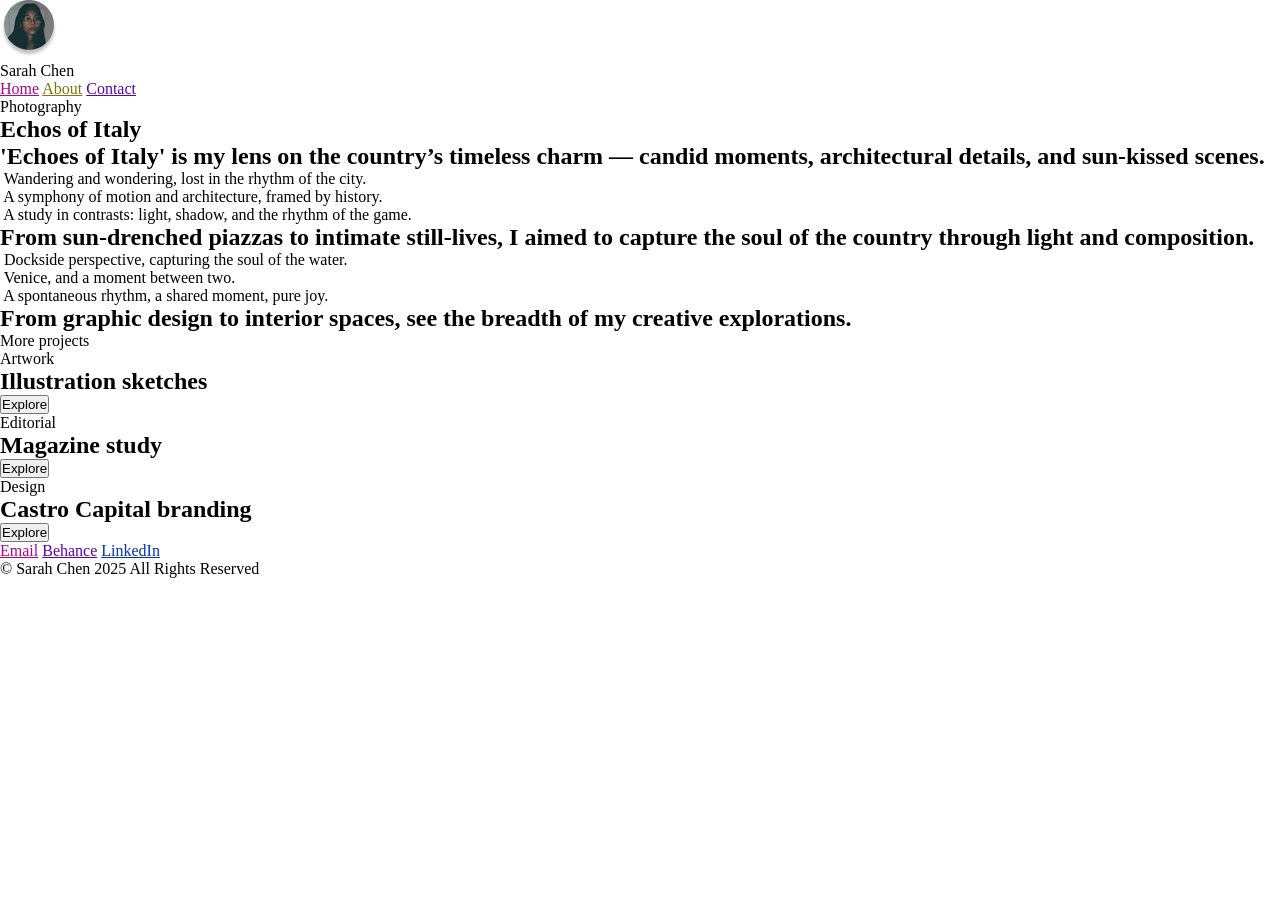
==== explorepage.html @ 327d431b "3rd" ====
<!DOCTYPE html>
<html lang="en">
<head>
     <link rel="stylesheet" href="explorepage.css"/>
    <link rel="preconnect" href="https://fonts.googleapis.com" />
    <link rel="preconnect" href="https://fonts.gstatic.com" crossorigin />
    <link
      href="https://fonts.googleapis.com/css2?family=Source+Serif+4:wght@300;400;600&display=swap"
      rel="stylesheet"
    />
    <meta charset="UTF-8">
    <meta name="viewport" content="width=device-width, initial-scale=1.0">
    <title>Document</title>
</head>
<body>
    <div class="container">
      <header>
        <div class="logo">
          <img
            src="Minimalist Design Student Portfolio (Community)/logo.jpg"
            alt=""
          />
          <p>Sarah Chen</p>
        </div>
        <nav class="navbar">
          <a style="color: #ab0782" ; href="#">Home</a>
          <a style="color: #7f750e" ; href="#">About</a>
          <a style="color: #5f00ad" ; href="#">Contact</a>
        </nav>
      </header>
      <main>
        <section class="hero">
            <span class="photography">Photography</span>
            <h1 class="echos">Echos of Italy</h1>
            <h1>'Echoes of Italy' is my lens on the country’s timeless charm — candid moments, architectural details, and sun-kissed scenes. </h1>
            </section>
            <section class="images">
                <div class="echoes">
                <img src="" alt="">
                <span class="wondered">Wandering and wondering, lost in the rhythm of the city.</span>
            </div>
            <div class="public">
                <img src="" alt="">
                <span class="public">A symphony of motion and architecture, framed by history.</span>
            </div>
            <div class="basketball">
                <img src="" alt="">
                <span class="basketball">A study in contrasts: light, shadow, and the rhythm of the game.</span>
            </div>
            <div class="photograper">
                <h1>From sun-drenched piazzas to intimate still-lives, I aimed to capture the soul of the country through light and composition.</h1>
                <img src="" alt="">
                <span class="photographer">Dockside perspective, capturing the soul of the water.</span>
            </div>
            <div class="couple">
                <img src="" alt="">
                <span class="couple">Venice, and a moment between two.</span>
            </div>
            <div class="dance">
                <img src="" alt="">
                <span class="dance">A spontaneous rhythm, a shared moment, pure joy.</span>
            </div>
            </section>
            <section class="moreprojects">
                <div class="line"></div>
                <h1>From graphic design to interior spaces, see the breadth of my creative explorations.</h1>
                <span>More projects</span>
                <div class="pinkline"></div>
                <div class="artwork">
                    <span>Artwork</span>
                    <h1>Illustration
sketches</h1>
               <button class="artwork">Explore</button>
               <img src="" alt="">
                </div>
                <div class="greenline"></div>
                <div class="editorial">
                    <span class="editorial">
                        Editorial
                    </span>
                    <h1>Magazine
study</h1>
<button class="editorial">Explore</button>
<img src="" alt="">
</div>
<div class="blueline"></div>
<div class="design">
    <span class="design">Design</span>
    <h1>Castro Capital branding</h1>
    <button class="design">Explore</button>
    <img src="" alt="">
</div>
            </section>
            <div class="line"></div>
      </main>
    <footer class="footer">
        <div class="footer-links">
          <a style="color: #ab0782" href="mailto:tarunbirla765@gmail.com">Email</a >
          <a style="color: #5f00ad" href="#">Behance</a>
          <a style="color: #0034ad" ; href="#">LinkedIn</a>
        </div>
        <p>© Sarah Chen 2025 All Rights Reserved</p>
      </footer>
    </div>
  </body>
</html>
---- explorepage.css ----
*{
    padding: 0;
    margin:0;
    box-sizing:0;
}
.container{
    
}
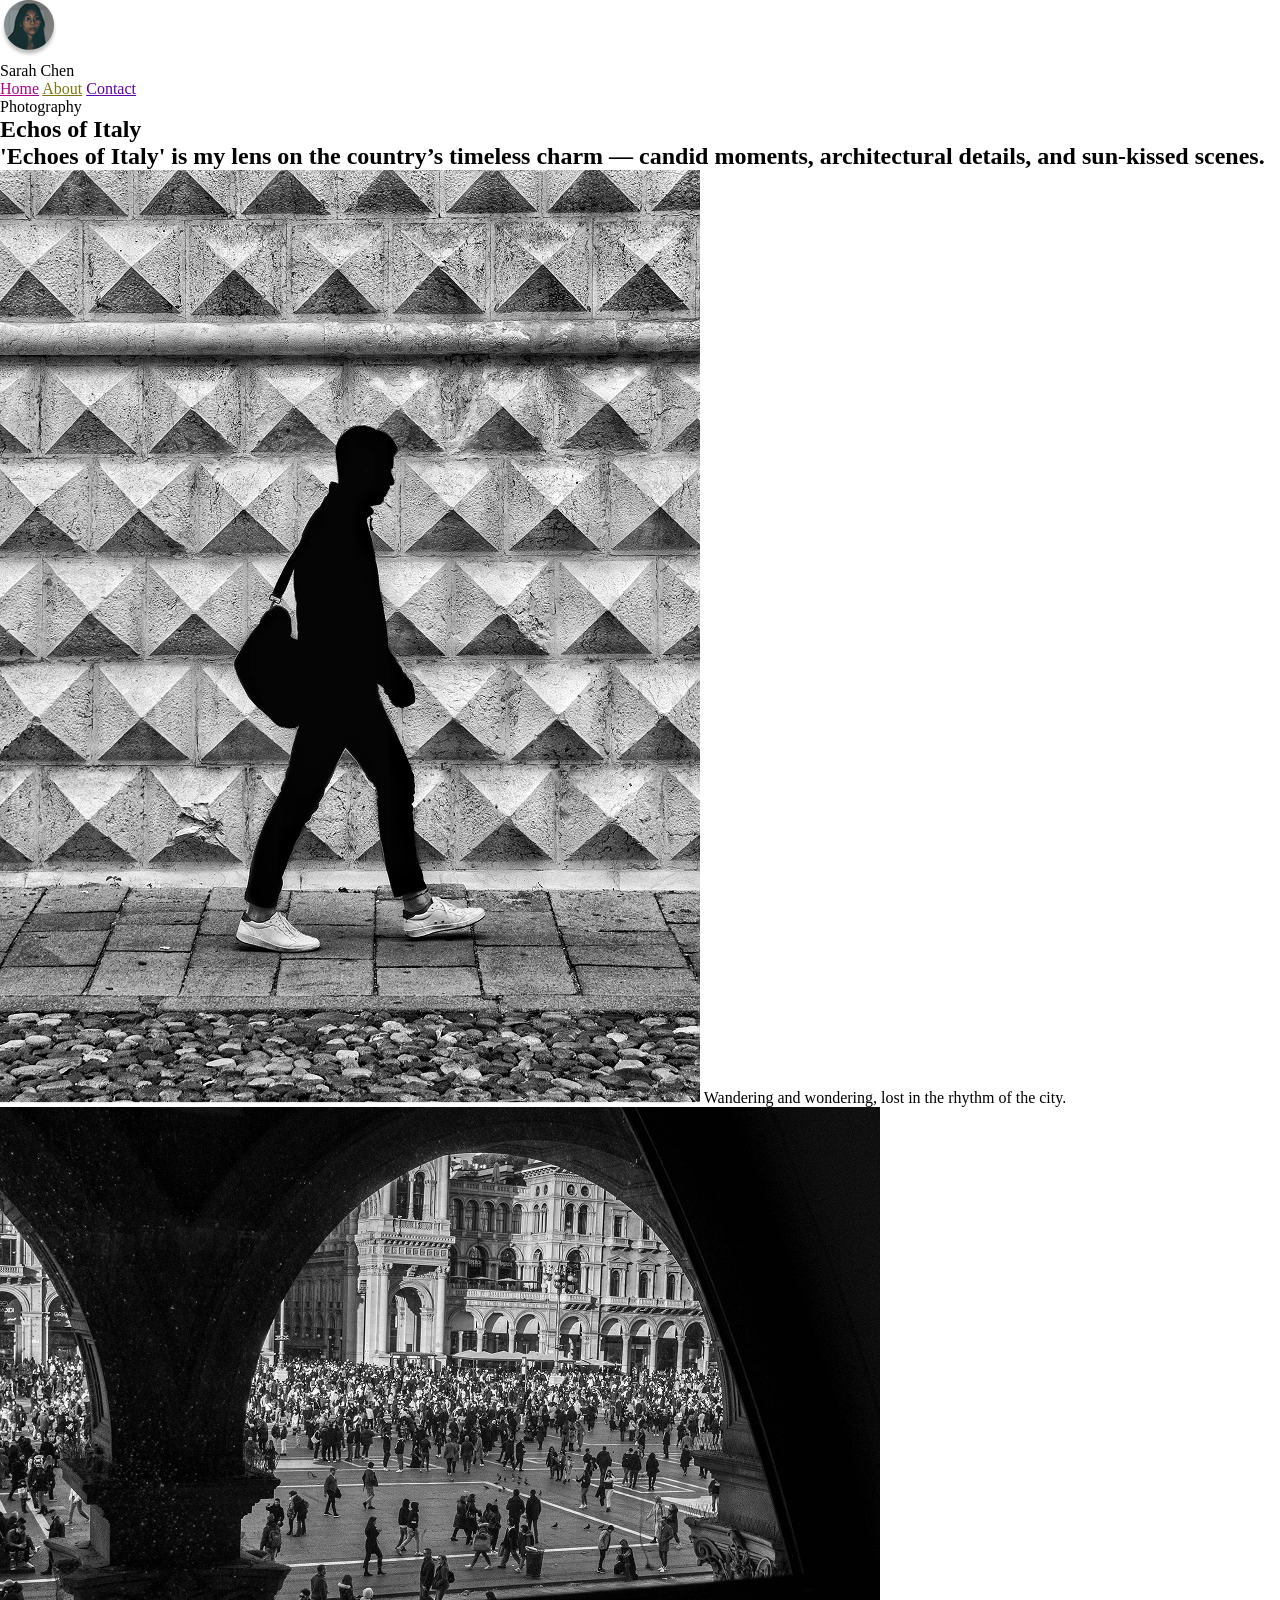
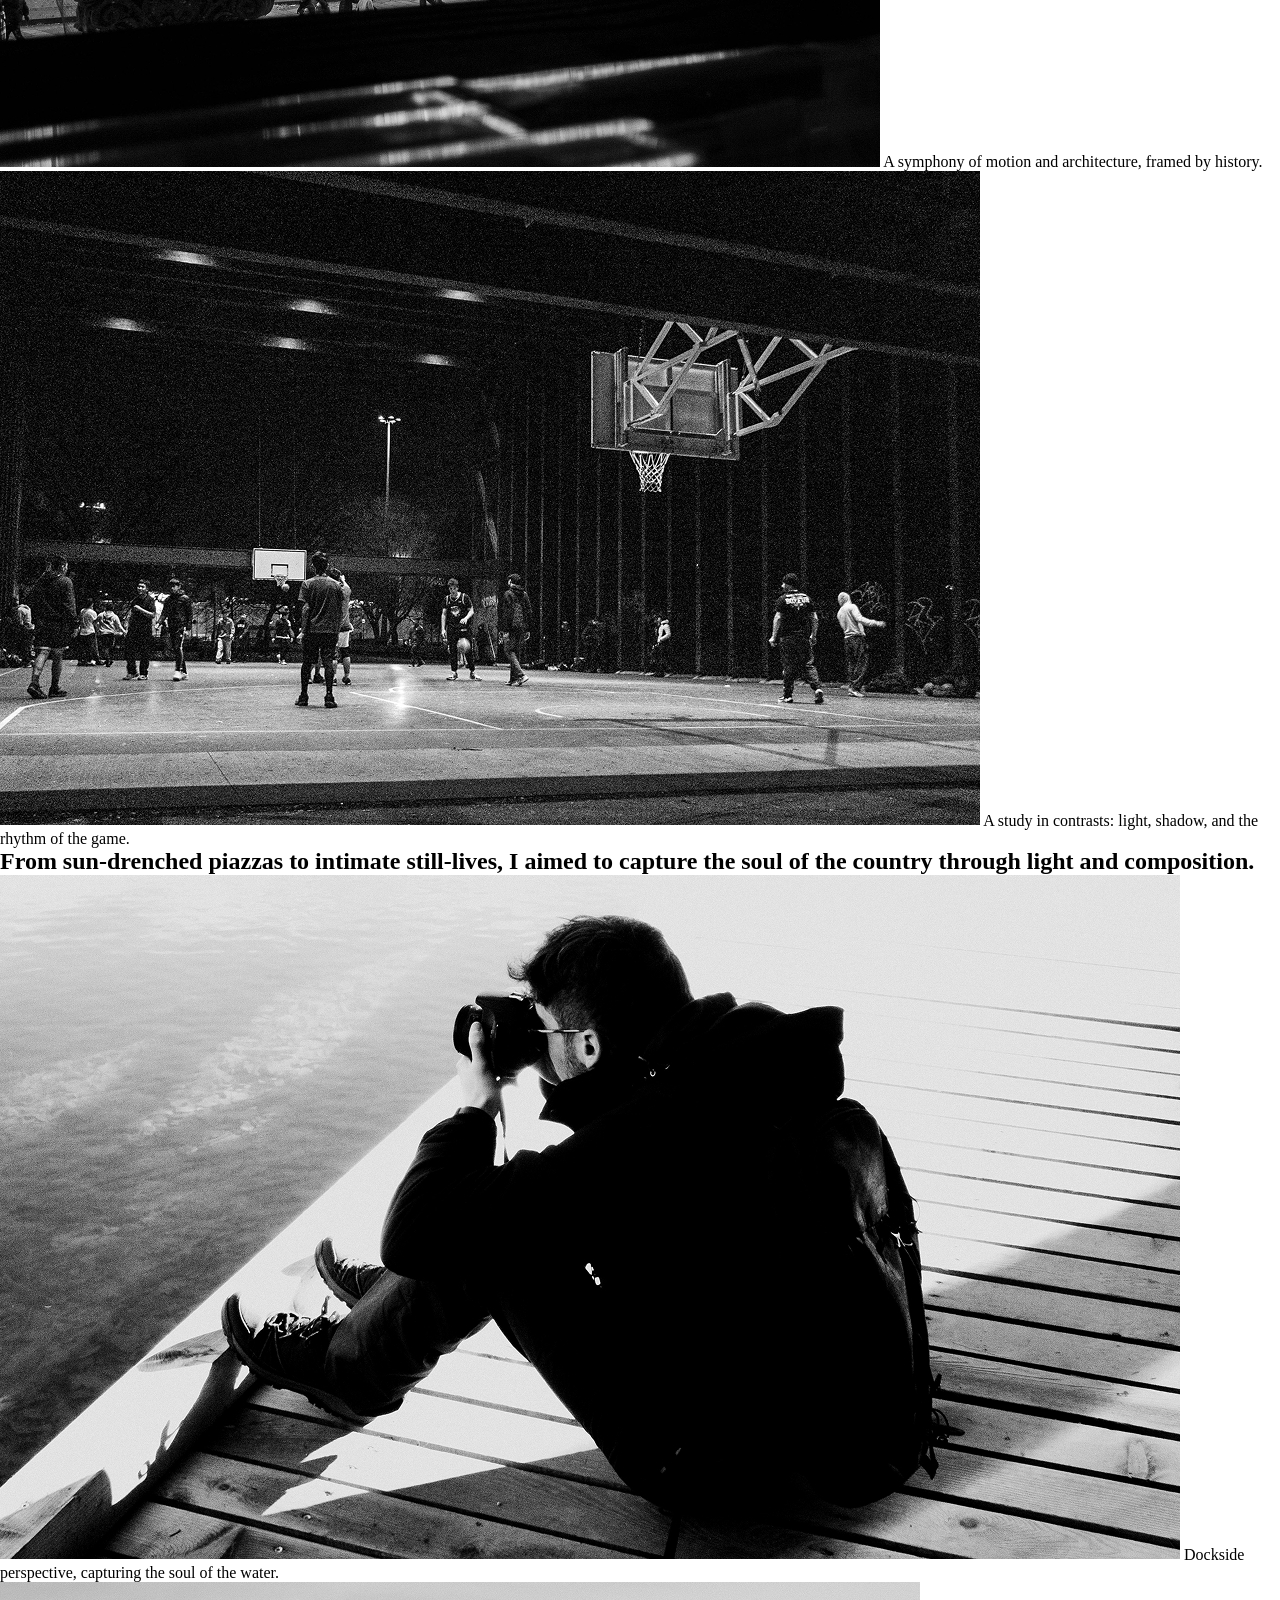
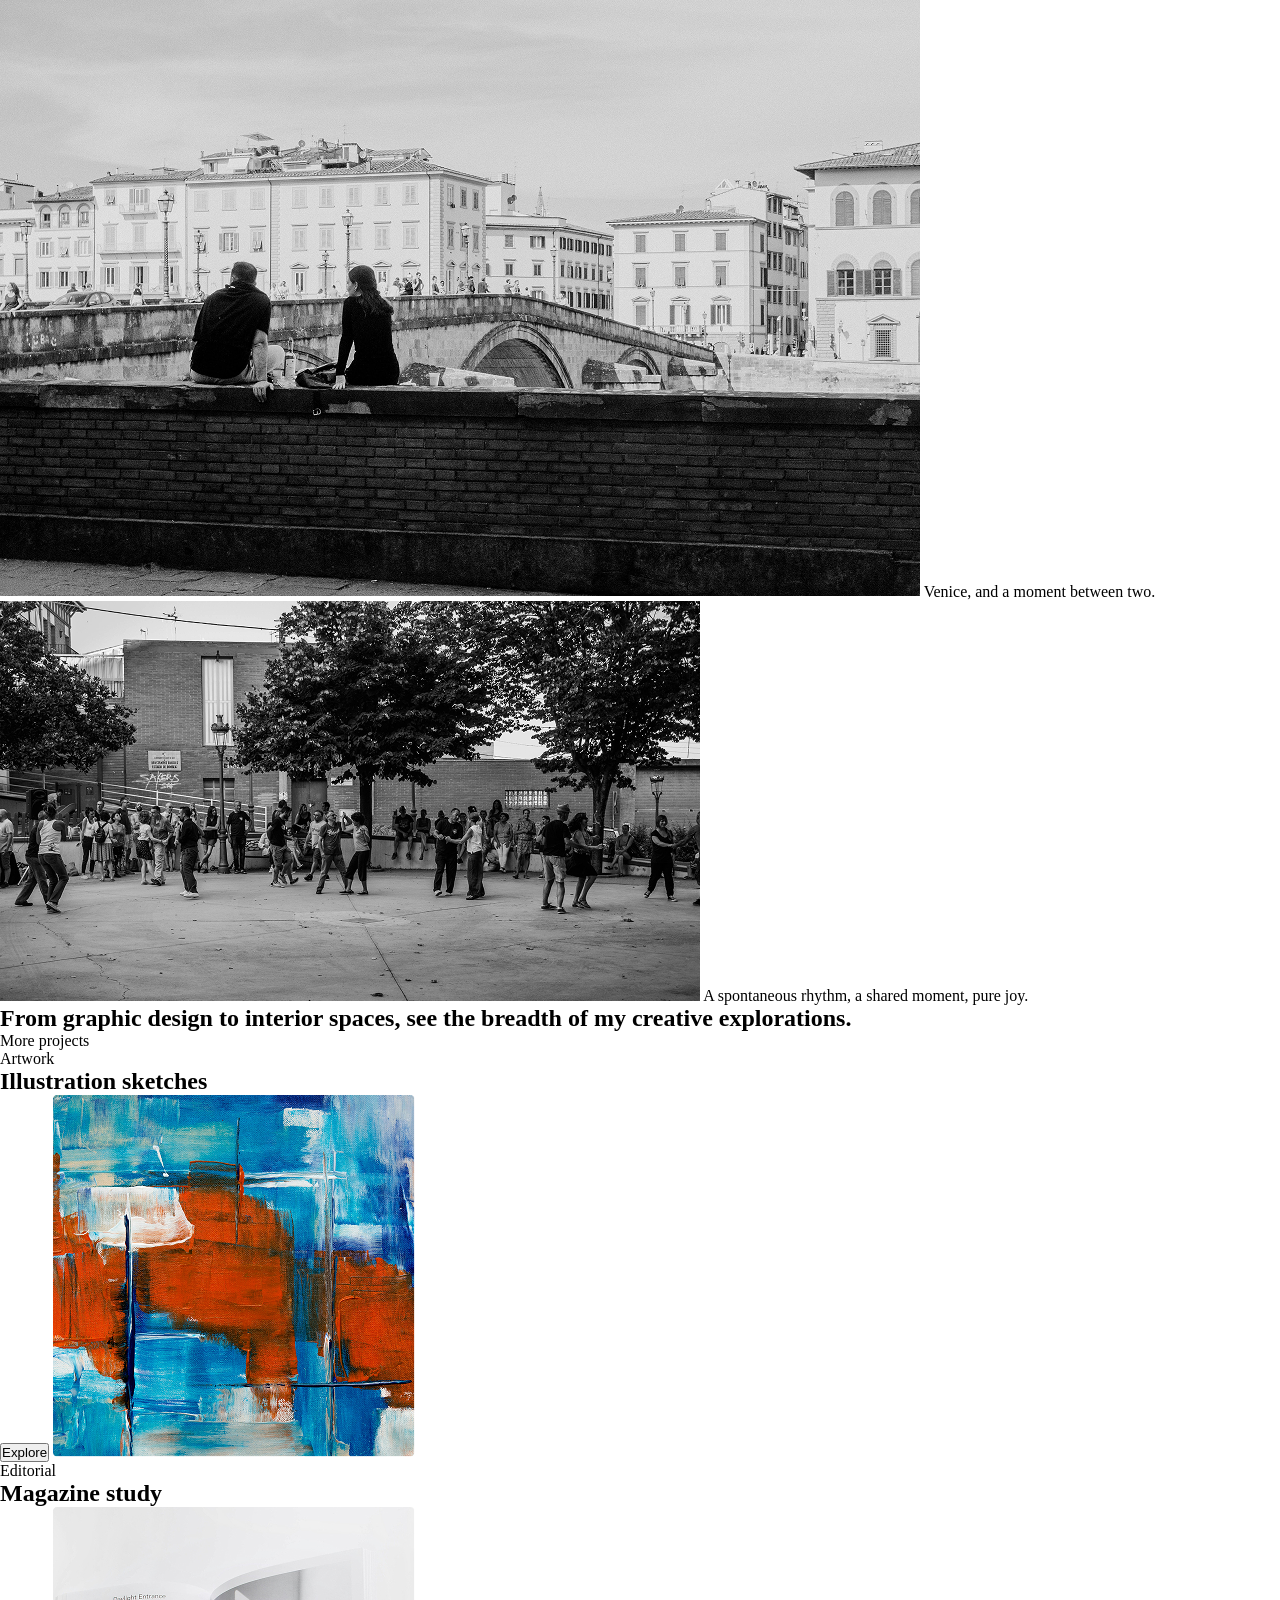
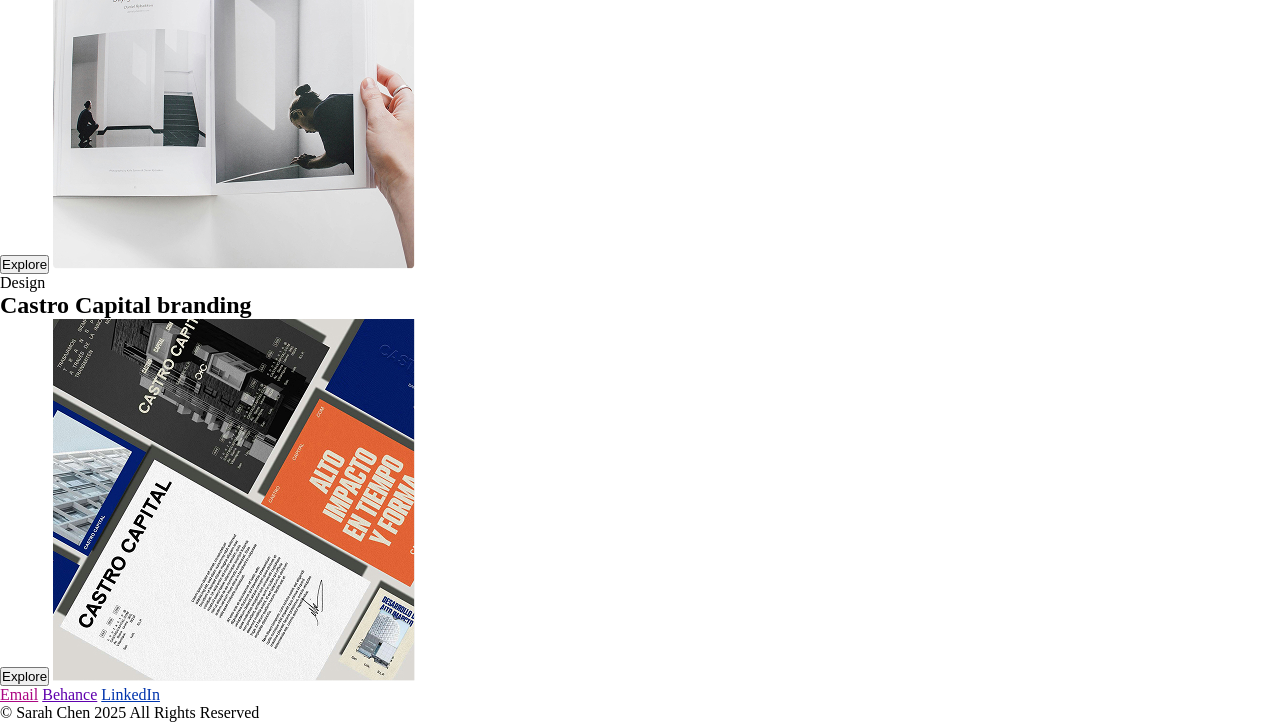
==== commit a6b535c3: "4th" ====
--- a/explorepage.html
+++ b/explorepage.html
@@ -10,7 +10,7 @@
     />
     <meta charset="UTF-8">
     <meta name="viewport" content="width=device-width, initial-scale=1.0">
-    <title>Document</title>
+    <title> Explore</title>
 </head>
 <body>
     <div class="container">
@@ -36,28 +36,28 @@
             </section>
             <section class="images">
                 <div class="echoes">
-                <img src="" alt="">
+                <img src="Minimalist Design Student Portfolio (Community)/page2 first.jpg" alt="">
                 <span class="wondered">Wandering and wondering, lost in the rhythm of the city.</span>
             </div>
             <div class="public">
-                <img src="" alt="">
+                <img src="Minimalist Design Student Portfolio (Community)/page2 second.jpg" alt="">
                 <span class="public">A symphony of motion and architecture, framed by history.</span>
             </div>
             <div class="basketball">
-                <img src="" alt="">
+                <img src="Minimalist Design Student Portfolio (Community)/page2 third.jpg" alt="">
                 <span class="basketball">A study in contrasts: light, shadow, and the rhythm of the game.</span>
             </div>
             <div class="photograper">
                 <h1>From sun-drenched piazzas to intimate still-lives, I aimed to capture the soul of the country through light and composition.</h1>
-                <img src="" alt="">
+                <img src="Minimalist Design Student Portfolio (Community)/page2 fourth.jpg" alt="">
                 <span class="photographer">Dockside perspective, capturing the soul of the water.</span>
             </div>
             <div class="couple">
-                <img src="" alt="">
+                <img src="Minimalist Design Student Portfolio (Community)/page2 fifth.jpg" alt="">
                 <span class="couple">Venice, and a moment between two.</span>
             </div>
             <div class="dance">
-                <img src="" alt="">
+                <img src="Minimalist Design Student Portfolio (Community)/page2 sixth.jpg" alt="">
                 <span class="dance">A spontaneous rhythm, a shared moment, pure joy.</span>
             </div>
             </section>
@@ -71,7 +71,7 @@
                     <h1>Illustration
 sketches</h1>
                <button class="artwork">Explore</button>
-               <img src="" alt="">
+               <img src="Minimalist Design Student Portfolio (Community)/page 2 artwork.jpg" alt="">
                 </div>
                 <div class="greenline"></div>
                 <div class="editorial">
@@ -81,14 +81,14 @@
                     <h1>Magazine
 study</h1>
 <button class="editorial">Explore</button>
-<img src="" alt="">
+<img src="Minimalist Design Student Portfolio (Community)/editorial.jpg" alt="">
 </div>
 <div class="blueline"></div>
 <div class="design">
     <span class="design">Design</span>
     <h1>Castro Capital branding</h1>
     <button class="design">Explore</button>
-    <img src="" alt="">
+    <img src="Minimalist Design Student Portfolio (Community)/design.jpg" alt="">
 </div>
             </section>
             <div class="line"></div>
--- a/explorepage.css
+++ b/explorepage.css
@@ -4,5 +4,6 @@
     box-sizing:0;
 }
 .container{
+    max-width: 1500px;
     
 }
